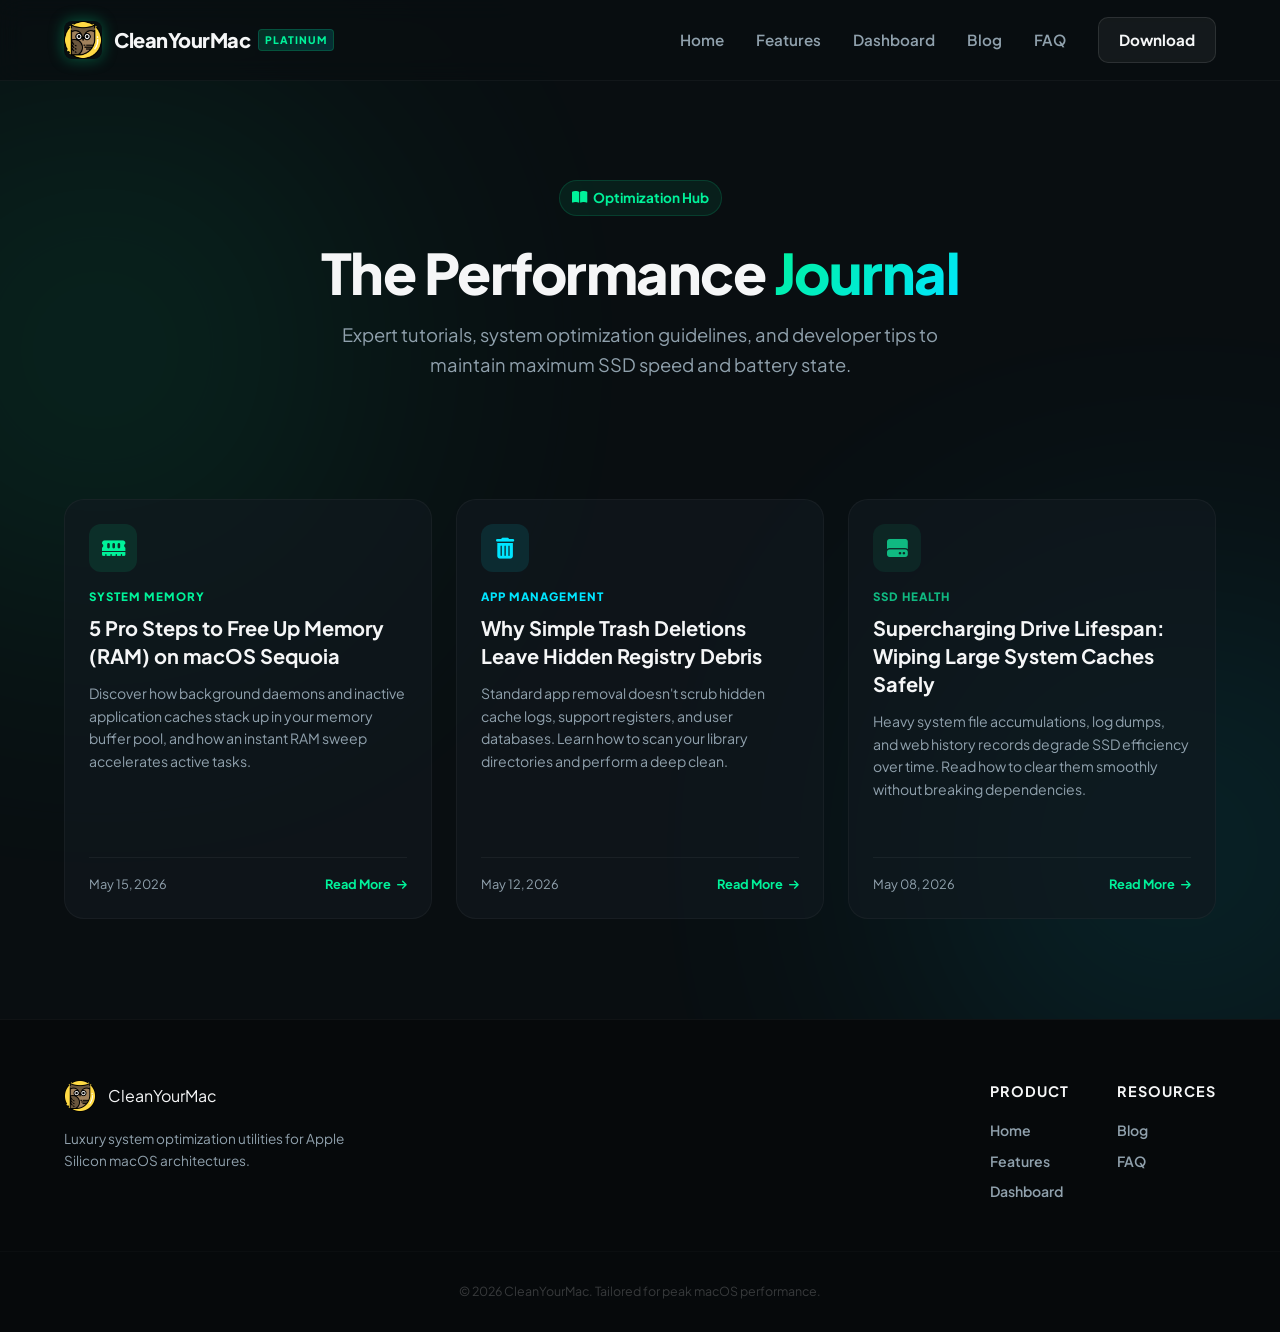
==== website/blog.html @ aca9664e "feat(website): add comprehensive faq.html, blog.html pages and clean footer structures matching Clea" ====
<!DOCTYPE html>
<html lang="en">
<head>
    <meta charset="UTF-8">
    <meta name="viewport" content="width=device-width, initial-scale=1.0">
    <title>Optimization Blog | CleanYourMac Platinum</title>
    <meta name="description" content="Read expert tips and performance tutorials on keeping your MacBook in prime state. Expert macOS guides.">
    <!-- Google Fonts -->
    <link rel="preconnect" href="https://fonts.googleapis.com">
    <link rel="preconnect" href="https://fonts.gstatic.com" crossorigin>
    <link href="https://fonts.googleapis.com/css2?family=Plus+Jakarta+Sans:wght@400;500;600;700;800&family=Outfit:wght@400;500;600;700;800;900&family=JetBrains+Mono:wght@400;700&display=swap" rel="stylesheet">
    <!-- FontAwesome Icons -->
    <link rel="stylesheet" href="https://cdnjs.cloudflare.com/ajax/libs/font-awesome/6.4.0/css/all.min.css">
    <!-- Custom CSS styles -->
    <link rel="stylesheet" href="styles.css">
</head>
<body>
    <!-- Background Glows -->
    <div class="glow-sphere glow-left" style="top: 100px;"></div>
    <div class="glow-sphere glow-right" style="top: 600px;"></div>

    <!-- Header Navigation -->
    <header class="navbar">
        <div class="container nav-container">
            <a href="index.html" class="logo-group">
                <img src="owl.png" alt="CleanYourMac Logo" class="nav-logo">
                <span class="brand-name">CleanYourMac <span class="badge">PLATINUM</span></span>
            </a>
            <nav class="nav-menu">
                <a href="index.html" class="nav-link">Home</a>
                <a href="index.html#features" class="nav-link">Features</a>
                <a href="index.html#dashboard" class="nav-link">Dashboard</a>
                <a href="blog.html" class="nav-link active">Blog</a>
                <a href="faq.html" class="nav-link">FAQ</a>
                <a href="index.html#download" class="btn btn-secondary">Download</a>
            </nav>
        </div>
    </header>

    <!-- Blog Hero -->
    <section class="hero-section" style="padding-bottom: 40px; text-align: center;">
        <div class="container">
            <span class="tagline"><i class="fa-solid fa-book-open"></i> Optimization Hub</span>
            <h1 class="hero-title" style="margin-bottom: 16px;">The Performance <span class="gradient-text">Journal</span></h1>
            <p class="hero-subtitle" style="margin: 0 auto 40px auto; max-width: 600px;">Expert tutorials, system optimization guidelines, and developer tips to maintain maximum SSD speed and battery state.</p>
        </div>
    </section>

    <!-- Blog Cards Grid -->
    <section class="blog-grid-section" style="padding: 40px 0 100px 0;">
        <div class="container">
            <div class="bento-grid" style="grid-template-columns: repeat(3, 1fr);">
                <!-- Card 1 -->
                <div class="bento-card" style="display: flex; flex-direction: column; justify-content: space-between; min-height: 420px; padding: 24px;">
                    <div>
                        <div class="icon-wrap bg-green" style="margin-bottom: 16px;">
                            <i class="fa-solid fa-memory"></i>
                        </div>
                        <span style="font-size: 0.72rem; font-weight: 800; color: var(--primary); text-transform: uppercase; letter-spacing: 1px; display: block; margin-bottom: 8px;">System Memory</span>
                        <h3 style="font-size: 1.25rem; font-weight: 700; line-height: 1.4; margin-bottom: 12px;">5 Pro Steps to Free Up Memory (RAM) on macOS Sequoia</h3>
                        <p style="color: var(--text-secondary); font-size: 0.88rem; line-height: 1.6; margin-bottom: 16px;">
                            Discover how background daemons and inactive application caches stack up in your memory buffer pool, and how an instant RAM sweep accelerates active tasks.
                        </p>
                    </div>
                    <div style="border-top: 1px solid rgba(255, 255, 255, 0.05); padding-top: 16px; display: flex; justify-content: space-between; align-items: center; font-size: 0.8rem; color: var(--text-secondary);">
                        <span>May 15, 2026</span>
                        <a href="#" style="color: var(--primary); text-decoration: none; font-weight: 700;">Read More <i class="fa-solid fa-arrow-right" style="font-size: 0.7rem; margin-left: 4px;"></i></a>
                    </div>
                </div>

                <!-- Card 2 -->
                <div class="bento-card" style="display: flex; flex-direction: column; justify-content: space-between; min-height: 420px; padding: 24px;">
                    <div>
                        <div class="icon-wrap bg-cyan" style="margin-bottom: 16px;">
                            <i class="fa-solid fa-trash-can"></i>
                        </div>
                        <span style="font-size: 0.72rem; font-weight: 800; color: var(--secondary); text-transform: uppercase; letter-spacing: 1px; display: block; margin-bottom: 8px;">App Management</span>
                        <h3 style="font-size: 1.25rem; font-weight: 700; line-height: 1.4; margin-bottom: 12px;">Why Simple Trash Deletions Leave Hidden Registry Debris</h3>
                        <p style="color: var(--text-secondary); font-size: 0.88rem; line-height: 1.6; margin-bottom: 16px;">
                            Standard app removal doesn't scrub hidden cache logs, support registers, and user databases. Learn how to scan your library directories and perform a deep clean.
                        </p>
                    </div>
                    <div style="border-top: 1px solid rgba(255, 255, 255, 0.05); padding-top: 16px; display: flex; justify-content: space-between; align-items: center; font-size: 0.8rem; color: var(--text-secondary);">
                        <span>May 12, 2026</span>
                        <a href="#" style="color: var(--primary); text-decoration: none; font-weight: 700;">Read More <i class="fa-solid fa-arrow-right" style="font-size: 0.7rem; margin-left: 4px;"></i></a>
                    </div>
                </div>

                <!-- Card 3 -->
                <div class="bento-card" style="display: flex; flex-direction: column; justify-content: space-between; min-height: 420px; padding: 24px;">
                    <div>
                        <div class="icon-wrap bg-emerald" style="margin-bottom: 16px;">
                            <i class="fa-solid fa-hard-drive"></i>
                        </div>
                        <span style="font-size: 0.72rem; font-weight: 800; color: #10b981; text-transform: uppercase; letter-spacing: 1px; display: block; margin-bottom: 8px;">SSD Health</span>
                        <h3 style="font-size: 1.25rem; font-weight: 700; line-height: 1.4; margin-bottom: 12px;">Supercharging Drive Lifespan: Wiping Large System Caches Safely</h3>
                        <p style="color: var(--text-secondary); font-size: 0.88rem; line-height: 1.6; margin-bottom: 16px;">
                            Heavy system file accumulations, log dumps, and web history records degrade SSD efficiency over time. Read how to clear them smoothly without breaking dependencies.
                        </p>
                    </div>
                    <div style="border-top: 1px solid rgba(255, 255, 255, 0.05); padding-top: 16px; display: flex; justify-content: space-between; align-items: center; font-size: 0.8rem; color: var(--text-secondary);">
                        <span>May 08, 2026</span>
                        <a href="#" style="color: var(--primary); text-decoration: none; font-weight: 700;">Read More <i class="fa-solid fa-arrow-right" style="font-size: 0.7rem; margin-left: 4px;"></i></a>
                    </div>
                </div>
            </div>
        </div>
    </section>

    <!-- Footer -->
    <footer class="footer">
        <div class="container footer-container">
            <div class="footer-left">
                <a href="index.html" class="logo-group">
                    <img src="owl.png" alt="CleanYourMac Logo" class="footer-logo">
                    <span>CleanYourMac</span>
                </a>
                <p>Luxury system optimization utilities for Apple Silicon macOS architectures.</p>
            </div>
            <div class="footer-right" style="display: flex; gap: 48px;">
                <div class="footer-links">
                    <h4>Product</h4>
                    <a href="index.html" class="nav-link-footer">Home</a>
                    <a href="index.html#features" class="nav-link-footer">Features</a>
                    <a href="index.html#dashboard" class="nav-link-footer">Dashboard</a>
                </div>
                <div class="footer-links">
                    <h4>Resources</h4>
                    <a href="blog.html" class="nav-link-footer">Blog</a>
                    <a href="faq.html" class="nav-link-footer">FAQ</a>
                </div>
            </div>
        </div>
        <div class="footer-bottom">
            <p>&copy; 2026 CleanYourMac. Tailored for peak macOS performance.</p>
        </div>
    </footer>
</body>
</html>
---- website/styles.css ----
/* Custom styling variables matching CleanYourMac visual signature */
:root {
    --bg-dark: #090e11;
    --card-bg: rgba(18, 26, 31, 0.65);
    --border-color: rgba(0, 242, 154, 0.18);
    --text-primary: #f5f6f7;
    --text-secondary: #90a1ad;
    --primary: #00f29a; /* Platinum Emerald Green */
    --secondary: #00e5ff; /* Brilliant Cyan */
    --gradient-glow: linear-gradient(135deg, var(--primary), var(--secondary));
    --navbar-bg: rgba(9, 14, 17, 0.75);
}

/* Reset */
* {
    margin: 0;
    padding: 0;
    box-sizing: border-box;
    scroll-behavior: smooth;
}

body {
    background-color: var(--bg-dark);
    color: var(--text-primary);
    font-family: 'Plus Jakarta Sans', 'Outfit', sans-serif;
    overflow-x: hidden;
    line-height: 1.6;
}

.container {
    width: 100%;
    max-width: 1200px;
    margin: 0 auto;
    padding: 0 24px;
}

/* Glowing background spheres */
.glow-sphere {
    position: absolute;
    width: 500px;
    height: 500px;
    border-radius: 50%;
    filter: blur(140px);
    z-index: -1;
    opacity: 0.12;
}

.glow-left {
    background: var(--primary);
    top: -100px;
    left: -150px;
}

.glow-right {
    background: var(--secondary);
    top: 300px;
    right: -150px;
}

/* Navbar */
.navbar {
    position: fixed;
    top: 0;
    left: 0;
    right: 0;
    z-index: 100;
    background-color: var(--navbar-bg);
    backdrop-filter: blur(12px);
    border-bottom: 1px solid rgba(255, 255, 255, 0.04);
}

.nav-container {
    height: 80px;
    display: flex;
    justify-content: space-between;
    align-items: center;
}

.logo-group {
    display: flex;
    align-items: center;
    gap: 12px;
    text-decoration: none;
    color: var(--text-primary);
}

.nav-logo {
    width: 38px;
    height: 38px;
    border-radius: 8px;
    box-shadow: 0 0 15px rgba(0, 242, 154, 0.35);
}

.brand-name {
    font-size: 1.25rem;
    font-weight: 800;
    letter-spacing: -0.5px;
    display: flex;
    align-items: center;
    gap: 8px;
}

.badge {
    background: linear-gradient(135deg, rgba(0, 242, 154, 0.15), rgba(0, 229, 255, 0.15));
    border: 1px solid var(--border-color);
    color: var(--primary);
    font-size: 0.65rem;
    font-weight: 900;
    letter-spacing: 1px;
    padding: 2px 6px;
    border-radius: 4px;
}

.nav-menu {
    display: flex;
    align-items: center;
    gap: 32px;
}

.nav-link {
    text-decoration: none;
    color: var(--text-secondary);
    font-size: 0.95rem;
    font-weight: 600;
    transition: color 0.2s ease;
}

.nav-link:hover {
    color: var(--primary);
}

/* Buttons */
.btn {
    display: inline-flex;
    align-items: center;
    gap: 8px;
    text-decoration: none;
    font-size: 0.95rem;
    font-weight: 700;
    padding: 10px 20px;
    border-radius: 10px;
    transition: all 0.2s ease;
    cursor: pointer;
}

.btn-primary {
    background: var(--gradient-glow);
    color: #090e11;
    border: none;
}

.btn-primary:hover {
    transform: translateY(-2px);
    box-shadow: 0 8px 24px rgba(0, 242, 154, 0.35);
}

.btn-secondary {
    background: rgba(255, 255, 255, 0.05);
    color: var(--text-primary);
    border: 1px solid rgba(255, 255, 255, 0.1);
}

.btn-secondary:hover {
    background: rgba(255, 255, 255, 0.1);
    border-color: var(--primary);
}

.btn-outline {
    background: transparent;
    color: var(--text-primary);
    border: 1px solid rgba(255, 255, 255, 0.15);
}

.btn-outline:hover {
    border-color: var(--primary);
    color: var(--primary);
    transform: translateY(-1px);
}

.btn-glow {
    box-shadow: 0 4px 15px rgba(0, 242, 154, 0.2);
}

.btn-large {
    padding: 14px 28px;
    font-size: 1.05rem;
}

/* Hero Section */
.hero-section {
    padding: 180px 0 100px 0;
    position: relative;
}

.hero-container {
    display: grid;
    grid-template-columns: 1fr 1fr;
    gap: 60px;
    align-items: center;
}

.tagline {
    background: rgba(0, 242, 154, 0.08);
    color: var(--primary);
    font-size: 0.85rem;
    font-weight: 700;
    padding: 6px 12px;
    border-radius: 30px;
    border: 1px solid rgba(0, 242, 154, 0.15);
    display: inline-flex;
    align-items: center;
    gap: 6px;
    margin-bottom: 24px;
}

.hero-title {
    font-size: 3.5rem;
    font-weight: 900;
    line-height: 1.15;
    letter-spacing: -1.5px;
    margin-bottom: 20px;
}

.gradient-text {
    background: var(--gradient-glow);
    -webkit-background-clip: text;
    -webkit-text-fill-color: transparent;
}

.hero-subtitle {
    font-size: 1.15rem;
    color: var(--text-secondary);
    margin-bottom: 40px;
    max-width: 520px;
}

.hero-actions {
    display: flex;
    gap: 16px;
    margin-bottom: 30px;
}

.hero-meta {
    display: flex;
    gap: 12px;
    color: var(--text-secondary);
    font-size: 0.85rem;
    font-weight: 500;
}

.hero-meta i {
    color: var(--primary);
}

/* MacBook / Dashboard UI Mockup Frame */
.hero-preview {
    display: flex;
    justify-content: center;
}

.mockup-frame {
    background: #11181c;
    border-radius: 16px;
    border: 1px solid rgba(255, 255, 255, 0.08);
    box-shadow: 0 25px 60px rgba(0, 0, 0, 0.8), 0 0 40px rgba(0, 242, 154, 0.05);
    width: 100%;
    max-width: 540px;
    overflow: hidden;
}

.macbook-header {
    background: #0d1216;
    height: 40px;
    display: flex;
    align-items: center;
    padding: 0 16px;
    border-bottom: 1px solid rgba(255, 255, 255, 0.04);
    position: relative;
}

.macbook-header .dots {
    display: flex;
    gap: 6px;
}

.macbook-header .dot {
    width: 10px;
    height: 10px;
    border-radius: 50%;
}

.dot-red { background: #ff5f56; }
.dot-yellow { background: #ffbd2e; }
.dot-green { background: #27c93f; }

.macbook-header .title {
    position: absolute;
    left: 50%;
    transform: translateX(-50%);
    color: var(--text-secondary);
    font-size: 0.75rem;
    font-weight: 600;
}

.mockup-body {
    display: flex;
    height: 340px;
    background: #090e11;
}

.mock-sidebar {
    width: 160px;
    background: #0d1216;
    border-right: 1px solid rgba(255, 255, 255, 0.03);
    padding: 16px;
    display: flex;
    flex-direction: column;
    gap: 24px;
}

.mock-logo-area {
    display: flex;
    align-items: center;
    gap: 8px;
    font-weight: 800;
    font-size: 0.85rem;
}

.mock-logo-area img {
    width: 22px;
    height: 22px;
    border-radius: 4px;
}

.mock-nav-list {
    display: flex;
    flex-direction: column;
    gap: 8px;
}

.mock-nav-list span {
    font-size: 0.75rem;
    font-weight: 600;
    color: var(--text-secondary);
    padding: 8px 12px;
    border-radius: 8px;
    display: flex;
    align-items: center;
    gap: 8px;
}

.mock-nav-list span.active {
    background: rgba(0, 242, 154, 0.06);
    color: var(--primary);
}

.mock-content {
    flex: 1;
    padding: 24px;
    display: flex;
    flex-direction: column;
    justify-content: space-between;
}

.mock-stats-row {
    display: grid;
    grid-template-columns: 1fr 1fr;
    gap: 16px;
}

.mock-stat-card {
    background: var(--card-bg);
    border: 1px solid rgba(255, 255, 255, 0.03);
    padding: 12px;
    border-radius: 10px;
}

.mock-stat-card.border-green { border-color: rgba(0, 242, 154, 0.12); }
.mock-stat-card.border-cyan { border-color: rgba(0, 229, 255, 0.12); }

.mock-stat-card .title {
    font-size: 0.65rem;
    font-weight: 800;
    color: var(--text-secondary);
    letter-spacing: 0.5px;
    display: block;
    margin-bottom: 4px;
}

.mock-stat-card .val {
    font-size: 1.1rem;
    font-weight: 800;
}

.text-green { color: var(--primary); }
.text-cyan { color: var(--secondary); }

.mock-bar {
    background: rgba(255, 255, 255, 0.05);
    height: 4px;
    border-radius: 2px;
    margin-top: 8px;
    overflow: hidden;
}

.mock-bar .fill {
    height: 100%;
}

.mock-bar .fill.green { background: var(--primary); }
.mock-bar .fill.cyan { background: var(--secondary); }

.mock-scan-circle {
    display: flex;
    justify-content: center;
    align-items: center;
    margin: 20px 0;
}

.glow-circle {
    width: 110px;
    height: 110px;
    border-radius: 50%;
    background: radial-gradient(circle, rgba(0, 242, 154, 0.05) 0%, transparent 80%);
    border: 2px solid rgba(0, 242, 154, 0.15);
    display: flex;
    flex-direction: column;
    justify-content: center;
    align-items: center;
    box-shadow: 0 0 25px rgba(0, 242, 154, 0.08);
}

.glow-circle .symbol {
    font-size: 1.4rem;
    color: var(--primary);
    margin-bottom: 4px;
}

.glow-circle .status-lbl {
    font-size: 0.75rem;
    font-weight: 800;
}

.glow-circle .status-sub {
    font-size: 0.55rem;
    color: var(--text-secondary);
}

.mock-scan-btn {
    width: 100%;
    background: rgba(255, 255, 255, 0.04);
    border: 1px solid rgba(255, 255, 255, 0.08);
    color: var(--text-primary);
    padding: 10px;
    border-radius: 8px;
    font-weight: 700;
    font-size: 0.75rem;
    cursor: pointer;
    transition: all 0.2s ease;
}

.mock-scan-btn:hover {
    background: var(--primary);
    color: #090e11;
    border-color: var(--primary);
}

/* Features Bento Section */
.features-section {
    padding: 120px 0;
    background: linear-gradient(180deg, var(--bg-dark), #0b1216);
}

.section-header {
    text-align: center;
    margin-bottom: 60px;
}

.sub-tag {
    color: var(--primary);
    font-weight: 800;
    font-size: 0.85rem;
    letter-spacing: 1.5px;
    text-transform: uppercase;
}

.section-header h2 {
    font-size: 2.5rem;
    font-weight: 800;
    margin: 12px 0 16px 0;
    letter-spacing: -0.8px;
}

.section-header p {
    color: var(--text-secondary);
    max-width: 600px;
    margin: 0 auto;
}

/* Bento Grid */
.bento-grid {
    display: grid;
    grid-template-columns: repeat(3, 1fr);
    gap: 24px;
}

.bento-card {
    background: var(--card-bg);
    border: 1px solid rgba(255, 255, 255, 0.04);
    border-radius: 20px;
    padding: 32px;
    position: relative;
    overflow: hidden;
    display: flex;
    flex-direction: column;
    justify-content: space-between;
    min-height: 280px;
    transition: all 0.3s cubic-bezier(0.16, 1, 0.3, 1);
}

.bento-card:hover {
    transform: translateY(-4px);
    border-color: rgba(0, 242, 154, 0.25);
    box-shadow: 0 15px 35px rgba(0, 0, 0, 0.4), 0 0 20px rgba(0, 242, 154, 0.03);
}

.bento-wide {
    grid-column: span 2;
}

.icon-wrap {
    width: 48px;
    height: 48px;
    border-radius: 12px;
    display: flex;
    justify-content: center;
    align-items: center;
    font-size: 1.3rem;
    margin-bottom: 24px;
}

.icon-wrap.bg-green { background: rgba(0, 242, 154, 0.1); color: var(--primary); }
.icon-wrap.bg-cyan { background: rgba(0, 229, 255, 0.1); color: var(--secondary); }
.icon-wrap.bg-emerald { background: rgba(16, 185, 129, 0.1); color: #10b981; }
.icon-wrap.bg-teal { background: rgba(20, 184, 166, 0.1); color: #14b8a6; }

.bento-info h3 {
    font-size: 1.35rem;
    font-weight: 700;
    margin-bottom: 12px;
}

.bento-info p {
    color: var(--text-secondary);
    font-size: 0.95rem;
    font-weight: 500;
}

/* Bento Graphics inside Wide Cards */
.bento-graphic {
    margin-top: 24px;
    display: flex;
    justify-content: center;
}

.prompt-box-ui {
    background: rgba(255, 255, 255, 0.03);
    border: 1px solid rgba(255, 255, 255, 0.06);
    border-radius: 12px;
    padding: 12px 16px;
    display: flex;
    align-items: center;
    gap: 12px;
    width: 100%;
    max-width: 480px;
}

.prompt-box-ui .prompt-icon i {
    color: var(--primary);
}

.prompt-box-ui .prompt-txt {
    font-size: 0.78rem;
    color: var(--text-secondary);
    flex: 1;
}

.prompt-box-ui .prompt-btn {
    background: var(--gradient-glow);
    border: none;
    width: 28px;
    height: 28px;
    border-radius: 8px;
    color: #090e11;
    font-size: 0.75rem;
    cursor: pointer;
}

.boost-gauge-mock {
    width: 160px;
    height: 80px;
    border-top-left-radius: 80px;
    border-top-right-radius: 80px;
    border: 8px solid rgba(255, 255, 255, 0.05);
    border-bottom: none;
    position: relative;
    display: flex;
    justify-content: center;
    align-items: flex-end;
}

.boost-gauge-mock::after {
    content: '';
    position: absolute;
    top: -8px;
    left: -8px;
    right: -8px;
    height: 80px;
    border-top-left-radius: 80px;
    border-top-right-radius: 80px;
    border: 8px solid transparent;
    border-top-color: var(--primary);
    border-left-color: var(--primary);
    transform: rotate(35deg);
}

.mock-speed {
    text-align: center;
    padding-bottom: 8px;
}

.mock-speed .num {
    font-size: 1.4rem;
    font-weight: 900;
    display: block;
    color: var(--primary);
}

.mock-speed .unit {
    font-size: 0.55rem;
    font-weight: 700;
    letter-spacing: 0.5px;
    color: var(--text-secondary);
}

/* Download Section */
.download-section {
    padding: 100px 0;
    background: #090e11;
}

.download-card {
    background: radial-gradient(circle at top right, rgba(0, 242, 154, 0.06), transparent 60%), var(--card-bg);
    border: 1px solid rgba(255, 255, 255, 0.05);
    border-radius: 32px;
    padding: 60px;
    text-align: center;
    display: flex;
    flex-direction: column;
    align-items: center;
    gap: 24px;
}

.download-logo {
    width: 72px;
    height: 72px;
    border-radius: 16px;
    box-shadow: 0 0 25px rgba(0, 242, 154, 0.3);
}

.download-card h2 {
    font-size: 2.25rem;
    font-weight: 900;
    letter-spacing: -0.5px;
}

.download-card p {
    color: var(--text-secondary);
    max-width: 500px;
    font-size: 1.05rem;
}

.cta-group {
    margin-top: 12px;
}

.cta-notes {
    display: flex;
    gap: 12px;
    color: var(--text-secondary);
    font-size: 0.8rem;
    font-weight: 600;
}

/* Footer */
.footer {
    border-top: 1px solid rgba(255, 255, 255, 0.04);
    padding: 60px 0 30px 0;
    background: #06090b;
}

.footer-container {
    display: flex;
    justify-content: space-between;
    margin-bottom: 40px;
}

.footer-logo {
    width: 32px;
    height: 32px;
    border-radius: 6px;
}

.footer-left {
    max-width: 320px;
}

.footer-left p {
    color: var(--text-secondary);
    font-size: 0.85rem;
    margin-top: 16px;
}

.footer-links h4 {
    font-size: 0.9rem;
    margin-bottom: 16px;
    text-transform: uppercase;
    letter-spacing: 1px;
    color: var(--text-primary);
}

.footer-links a {
    text-decoration: none;
    color: var(--text-secondary);
    font-size: 0.88rem;
    font-weight: 600;
    display: flex;
    align-items: center;
    gap: 8px;
    transition: color 0.2s ease;
}

.footer-links a:hover {
    color: var(--primary);
}

.footer-bottom {
    border-top: 1px solid rgba(255, 255, 255, 0.02);
    padding-top: 30px;
    text-align: center;
    color: rgba(255, 255, 255, 0.2);
    font-size: 0.78rem;
}

/* Dashboard Section */
.dashboard-section {
    padding: 120px 0;
    background: #090e11;
    position: relative;
    overflow: hidden;
}

.dashboard-showcase-frame {
    display: flex;
    justify-content: center;
    margin-top: 40px;
    width: 100%;
}

.app-window {
    background: rgba(13, 19, 23, 0.75);
    border-radius: 16px;
    border: 1px solid rgba(255, 255, 255, 0.08);
    box-shadow: 0 40px 100px rgba(0, 0, 0, 0.9), 0 0 50px rgba(0, 242, 154, 0.03);
    width: 100%;
    max-width: 960px;
    overflow: hidden;
    backdrop-filter: blur(25px);
}

.app-titlebar {
    background: #090c0f;
    height: 44px;
    display: flex;
    align-items: center;
    padding: 0 20px;
    border-bottom: 1px solid rgba(255, 255, 255, 0.04);
}

.window-controls {
    display: flex;
    gap: 8px;
}

.window-controls .dot {
    width: 12px;
    height: 12px;
    border-radius: 50%;
}

.window-controls .dot.red { background: #ff5f56; }
.window-controls .dot.yellow { background: #ffbd2e; }
.window-controls .dot.green { background: #27c93f; }

.app-window-title {
    flex: 1;
    text-align: center;
    font-size: 0.8rem;
    font-weight: 700;
    color: var(--text-secondary);
    letter-spacing: 0.5px;
    margin-right: 50px; /* offset window buttons */
}

.app-body {
    display: flex;
    height: 520px;
}

/* Sidebar */
.app-sidebar {
    width: 220px;
    background: rgba(9, 12, 15, 0.85);
    border-right: 1px solid rgba(255, 255, 255, 0.04);
    padding: 24px 16px;
    display: flex;
    flex-direction: column;
    gap: 32px;
}

.app-brand {
    display: flex;
    align-items: center;
    gap: 12px;
    font-weight: 900;
    font-size: 1rem;
    letter-spacing: -0.5px;
}

.app-brand img {
    width: 28px;
    height: 28px;
    border-radius: 6px;
}

.app-nav {
    display: flex;
    flex-direction: column;
    gap: 8px;
}

.nav-item {
    font-size: 0.85rem;
    font-weight: 700;
    color: var(--text-secondary);
    padding: 12px 16px;
    border-radius: 10px;
    text-decoration: none;
    display: flex;
    align-items: center;
    gap: 12px;
    transition: all 0.2s ease;
}

.nav-item i {
    font-size: 0.95rem;
}

.nav-item:hover {
    color: var(--text-primary);
    background: rgba(255, 255, 255, 0.03);
}

.nav-item.active {
    background: rgba(0, 242, 154, 0.08);
    color: var(--primary);
    border: 1px solid rgba(0, 242, 154, 0.15);
}

/* App Main */
.app-main {
    flex: 1;
    padding: 32px;
    display: flex;
    flex-direction: column;
    gap: 28px;
    overflow-y: auto;
    background: linear-gradient(135deg, rgba(9, 14, 17, 0.4) 0%, rgba(18, 26, 31, 0.2) 100%);
}

.main-header {
    display: flex;
    justify-content: space-between;
    align-items: center;
}

.main-header h2 {
    font-size: 1.5rem;
    font-weight: 800;
    letter-spacing: -0.5px;
}

.header-status {
    display: flex;
    align-items: center;
    gap: 8px;
    font-size: 0.8rem;
    font-weight: 700;
    color: var(--text-secondary);
    background: rgba(255, 255, 255, 0.03);
    padding: 6px 12px;
    border-radius: 20px;
    border: 1px solid rgba(255, 255, 255, 0.06);
}

.pulse-indicator {
    width: 8px;
    height: 8px;
    border-radius: 50%;
    background: var(--primary);
    box-shadow: 0 0 10px var(--primary);
    animation: pulse 1.5s infinite;
}

@keyframes pulse {
    0% { transform: scale(0.9); opacity: 0.6; }
    50% { transform: scale(1.1); opacity: 1; }
    100% { transform: scale(0.9); opacity: 0.6; }
}

.app-dashboard-grid {
    display: grid;
    grid-template-columns: 1.2fr 1fr;
    gap: 24px;
}

.main-scan-card {
    background: rgba(18, 26, 31, 0.5);
    border: 1px solid rgba(255, 255, 255, 0.04);
    border-radius: 16px;
    padding: 24px;
    display: flex;
    align-items: center;
    gap: 24px;
}

.circular-progress-wrap {
    position: relative;
    width: 110px;
    height: 110px;
}

.circular-svg {
    transform: rotate(-90deg);
    width: 100%;
    height: 100%;
}

.bg-circle {
    fill: none;
    stroke: rgba(255, 255, 255, 0.04);
    stroke-width: 8;
}

.fg-circle {
    fill: none;
    stroke: var(--primary);
    stroke-width: 8;
    stroke-dasharray: 251.2;
    stroke-linecap: round;
    filter: drop-shadow(0 0 6px rgba(0, 242, 154, 0.4));
}

.progress-text {
    position: absolute;
    top: 50%;
    left: 50%;
    transform: translate(-50%, -50%);
    display: flex;
    flex-direction: column;
    align-items: center;
}

.progress-text .score {
    font-size: 1.4rem;
    font-weight: 900;
    color: var(--text-primary);
}

.progress-text .status {
    font-size: 0.55rem;
    font-weight: 800;
    color: var(--primary);
    letter-spacing: 0.5px;
}

.scan-details {
    flex: 1;
}

.scan-details h4 {
    font-size: 1.05rem;
    font-weight: 700;
    margin-bottom: 6px;
}

.scan-details p {
    font-size: 0.82rem;
    color: var(--text-secondary);
    margin-bottom: 16px;
}

.stats-group {
    display: flex;
    flex-direction: column;
    gap: 12px;
}

.metric-card {
    background: rgba(18, 26, 31, 0.5);
    border: 1px solid rgba(255, 255, 255, 0.04);
    border-radius: 12px;
    padding: 14px 18px;
}

.metric-header {
    display: flex;
    justify-content: space-between;
    font-size: 0.8rem;
    font-weight: 800;
    margin-bottom: 8px;
}

.metric-header i {
    margin-right: 6px;
    color: var(--text-secondary);
}

.metric-footer {
    display: flex;
    justify-content: space-between;
    font-size: 0.7rem;
    font-weight: 700;
    color: var(--text-secondary);
    margin-top: 8px;
}

.progress-bar {
    background: rgba(255, 255, 255, 0.05);
    height: 6px;
    border-radius: 3px;
    overflow: hidden;
}

.progress-bar .fill {
    height: 100%;
    border-radius: 3px;
}

.progress-bar .fill.green {
    background: var(--primary);
}

.progress-bar .fill.cyan {
    background: var(--secondary);
}

.progress-bar .fill.emerald {
    background: #10b981;
}

/* Diagnostics Console */
.diagnostics-console {
    background: rgba(6, 9, 11, 0.85);
    border: 1px solid rgba(255, 255, 255, 0.05);
    border-radius: 12px;
    padding: 16px 20px;
    font-family: 'JetBrains Mono', 'Courier New', Courier, monospace;
}

.console-header {
    display: flex;
    justify-content: space-between;
    align-items: center;
    border-bottom: 1px solid rgba(255, 255, 255, 0.05);
    padding-bottom: 8px;
    margin-bottom: 12px;
}

.console-title {
    font-size: 0.75rem;
    font-weight: 700;
    color: var(--text-secondary);
}

.console-title i {
    margin-right: 6px;
}

.console-badge {
    font-size: 0.6rem;
    font-weight: 800;
    color: var(--secondary);
    background: rgba(0, 229, 255, 0.1);
    padding: 2px 6px;
    border-radius: 4px;
}

.console-logs {
    display: flex;
    flex-direction: column;
    gap: 6px;
}

.log-line {
    font-size: 0.72rem;
    color: var(--text-secondary);
    white-space: pre-wrap;
}

.log-line.text-cyan { color: var(--secondary); }
.log-line.text-green { color: var(--primary); }
.log-line.text-primary { color: #fff; font-weight: 700; }

/* Responsive */
@media (max-width: 968px) {
    .hero-container {
        grid-template-columns: 1fr;
        text-align: center;
    }
    
    .hero-subtitle {
        margin-left: auto;
        margin-right: auto;
    }
    
    .hero-actions {
        justify-content: center;
    }
    
    .hero-meta {
        justify-content: center;
    }
    
    .bento-grid {
        grid-template-columns: 1fr;
    }
    
    .bento-wide {
        grid-column: span 1;
    }
    
    .footer-container {
        flex-direction: column;
        gap: 32px;
    }
    
    .app-body {
        flex-direction: column;
        height: auto;
    }
    
    .app-sidebar {
        width: 100%;
        border-right: none;
        border-bottom: 1px solid rgba(255, 255, 255, 0.04);
        padding: 16px;
        gap: 16px;
    }
    
    .app-nav {
        flex-direction: row;
        flex-wrap: wrap;
    }
    
    .app-dashboard-grid {
        grid-template-columns: 1fr;
    }
}

.nav-link-footer {
    text-decoration: none;
    color: var(--text-secondary);
    font-size: 0.88rem;
    font-weight: 600;
    display: flex;
    align-items: center;
    gap: 8px;
    transition: color 0.2s ease;
    margin-bottom: 8px;
}

.nav-link-footer:hover {
    color: var(--primary);
}
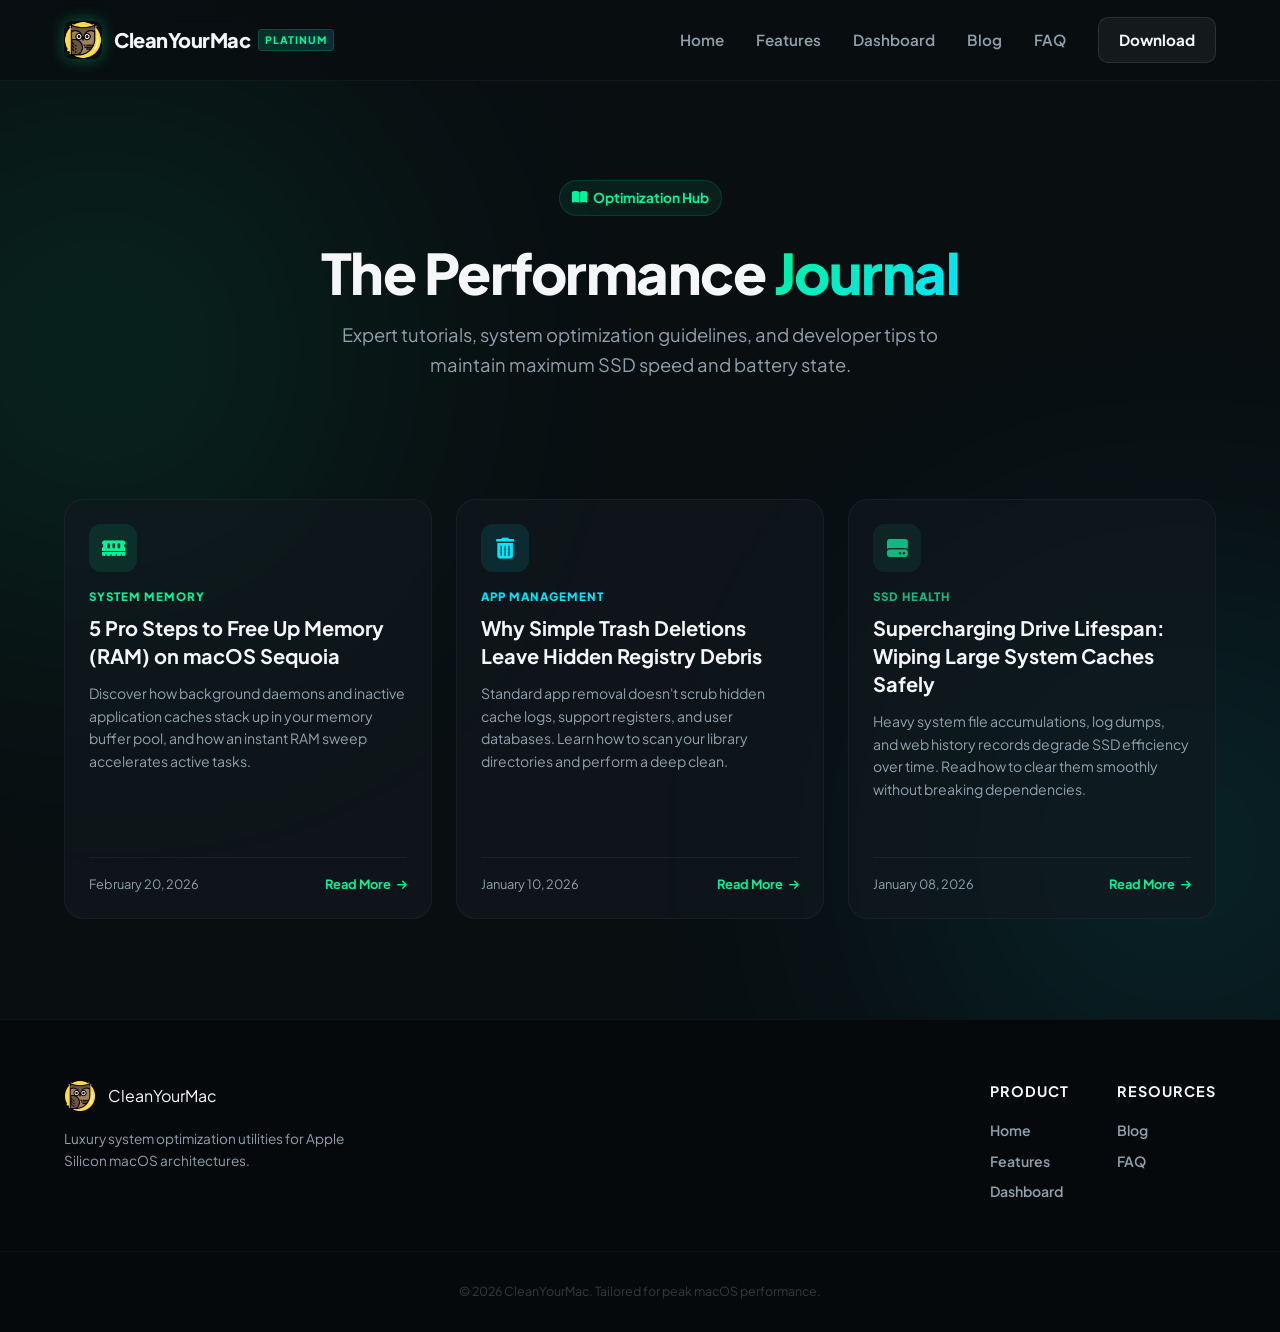
==== commit 8ad6e6d8: "feat(web): dynamically randomize blog card dates between January and March 2026 descending" ====
--- a/website/blog.html
+++ b/website/blog.html
@@ -26,6 +26,10 @@
                 <img src="owl.png" alt="CleanYourMac Logo" class="nav-logo">
                 <span class="brand-name">CleanYourMac <span class="badge">PLATINUM</span></span>
             </a>
+            <input type="checkbox" id="nav-toggle" class="nav-toggle" style="display: none;">
+            <label for="nav-toggle" class="nav-toggle-btn">
+                <i class="fa-solid fa-bars"></i>
+            </label>
             <nav class="nav-menu">
                 <a href="index.html" class="nav-link">Home</a>
                 <a href="index.html#features" class="nav-link">Features</a>
@@ -63,7 +67,7 @@
                         </p>
                     </div>
                     <div style="border-top: 1px solid rgba(255, 255, 255, 0.05); padding-top: 16px; display: flex; justify-content: space-between; align-items: center; font-size: 0.8rem; color: var(--text-secondary);">
-                        <span>May 15, 2026</span>
+                        <span class="blog-date">May 15, 2026</span>
                         <a href="#" style="color: var(--primary); text-decoration: none; font-weight: 700;">Read More <i class="fa-solid fa-arrow-right" style="font-size: 0.7rem; margin-left: 4px;"></i></a>
                     </div>
                 </div>
@@ -81,7 +85,7 @@
                         </p>
                     </div>
                     <div style="border-top: 1px solid rgba(255, 255, 255, 0.05); padding-top: 16px; display: flex; justify-content: space-between; align-items: center; font-size: 0.8rem; color: var(--text-secondary);">
-                        <span>May 12, 2026</span>
+                        <span class="blog-date">May 12, 2026</span>
                         <a href="#" style="color: var(--primary); text-decoration: none; font-weight: 700;">Read More <i class="fa-solid fa-arrow-right" style="font-size: 0.7rem; margin-left: 4px;"></i></a>
                     </div>
                 </div>
@@ -99,7 +103,7 @@
                         </p>
                     </div>
                     <div style="border-top: 1px solid rgba(255, 255, 255, 0.05); padding-top: 16px; display: flex; justify-content: space-between; align-items: center; font-size: 0.8rem; color: var(--text-secondary);">
-                        <span>May 08, 2026</span>
+                        <span class="blog-date">May 08, 2026</span>
                         <a href="#" style="color: var(--primary); text-decoration: none; font-weight: 700;">Read More <i class="fa-solid fa-arrow-right" style="font-size: 0.7rem; margin-left: 4px;"></i></a>
                     </div>
                 </div>
@@ -135,5 +139,33 @@
             <p>&copy; 2026 CleanYourMac. Tailored for peak macOS performance.</p>
         </div>
     </footer>
+
+    <script>
+        document.addEventListener("DOMContentLoaded", function() {
+            const dateElements = document.querySelectorAll(".blog-date");
+            const months = ["January", "February", "March"];
+            
+            // Define timestamps range between Jan 1, 2026 and March 31, 2026
+            const start = new Date(2026, 0, 1).getTime(); // Jan 1, 2026
+            const end = new Date(2026, 2, 31).getTime();  // Mar 31, 2026
+            
+            let timestamps = [];
+            for (let i = 0; i < dateElements.length; i++) {
+                const randomTime = start + Math.random() * (end - start);
+                timestamps.push(randomTime);
+            }
+            
+            // Sort descending so older posts are placed progressively to the right
+            timestamps.sort((a, b) => b - a);
+            
+            dateElements.forEach((el, index) => {
+                const date = new Date(timestamps[index]);
+                const month = months[date.getMonth()];
+                const day = String(date.getDate()).padStart(2, '0');
+                const year = date.getFullYear();
+                el.textContent = `${month} ${day}, ${year}`;
+            });
+        });
+    </script>
 </body>
 </html>
--- a/website/styles.css
+++ b/website/styles.css
@@ -1143,7 +1143,7 @@
     }
     
     .bento-grid {
-        grid-template-columns: 1fr;
+        grid-template-columns: 1fr !important;
     }
     
     .bento-wide {
@@ -1176,6 +1176,12 @@
     .app-dashboard-grid {
         grid-template-columns: 1fr;
     }
+    .stats-banner-section .container > div {
+        grid-template-columns: 1fr !important;
+    }
+    .testimonials-grid {
+        grid-template-columns: 1fr !important;
+    }
 }
 
 .nav-link-footer {
@@ -1193,3 +1199,64 @@
 .nav-link-footer:hover {
     color: var(--primary);
 }
+
+/* Mobile Toggle Button */
+.nav-toggle-btn {
+    display: none;
+    color: var(--text-primary);
+    font-size: 1.5rem;
+    cursor: pointer;
+    z-index: 110;
+}
+
+@media (max-width: 768px) {
+    .nav-toggle-btn {
+        display: block !important;
+    }
+    
+    .nav-container {
+        height: 70px !important;
+        display: flex !important;
+        flex-direction: row !important;
+        justify-content: space-between !important;
+        align-items: center !important;
+        padding: 0 20px !important;
+    }
+    
+    .nav-menu {
+        position: fixed !important;
+        top: 70px !important;
+        left: 0 !important;
+        right: 0 !important;
+        background: rgba(9, 14, 17, 0.98) !important;
+        backdrop-filter: blur(20px) !important;
+        border-bottom: 1px solid rgba(255, 255, 255, 0.08) !important;
+        display: flex !important;
+        flex-direction: column !important;
+        align-items: center !important;
+        padding: 40px 20px !important;
+        gap: 28px !important;
+        transform: translateY(-150%) !important;
+        transition: transform 0.4s cubic-bezier(0.16, 1, 0.3, 1) !important;
+        z-index: 90 !important;
+        box-shadow: 0 15px 40px rgba(0, 0, 0, 0.6) !important;
+        height: auto !important;
+        width: 100% !important;
+    }
+    
+    .nav-toggle:checked ~ .nav-menu {
+        transform: translateY(0) !important;
+    }
+    
+    .nav-toggle:checked ~ .nav-toggle-btn i::before {
+        content: "\f00d" !important; /* FontAwesome cross symbol */
+    }
+    
+    .hero-title {
+        font-size: 2.2rem !important;
+    }
+    
+    .hero-section {
+        padding: 120px 0 60px 0 !important;
+    }
+}
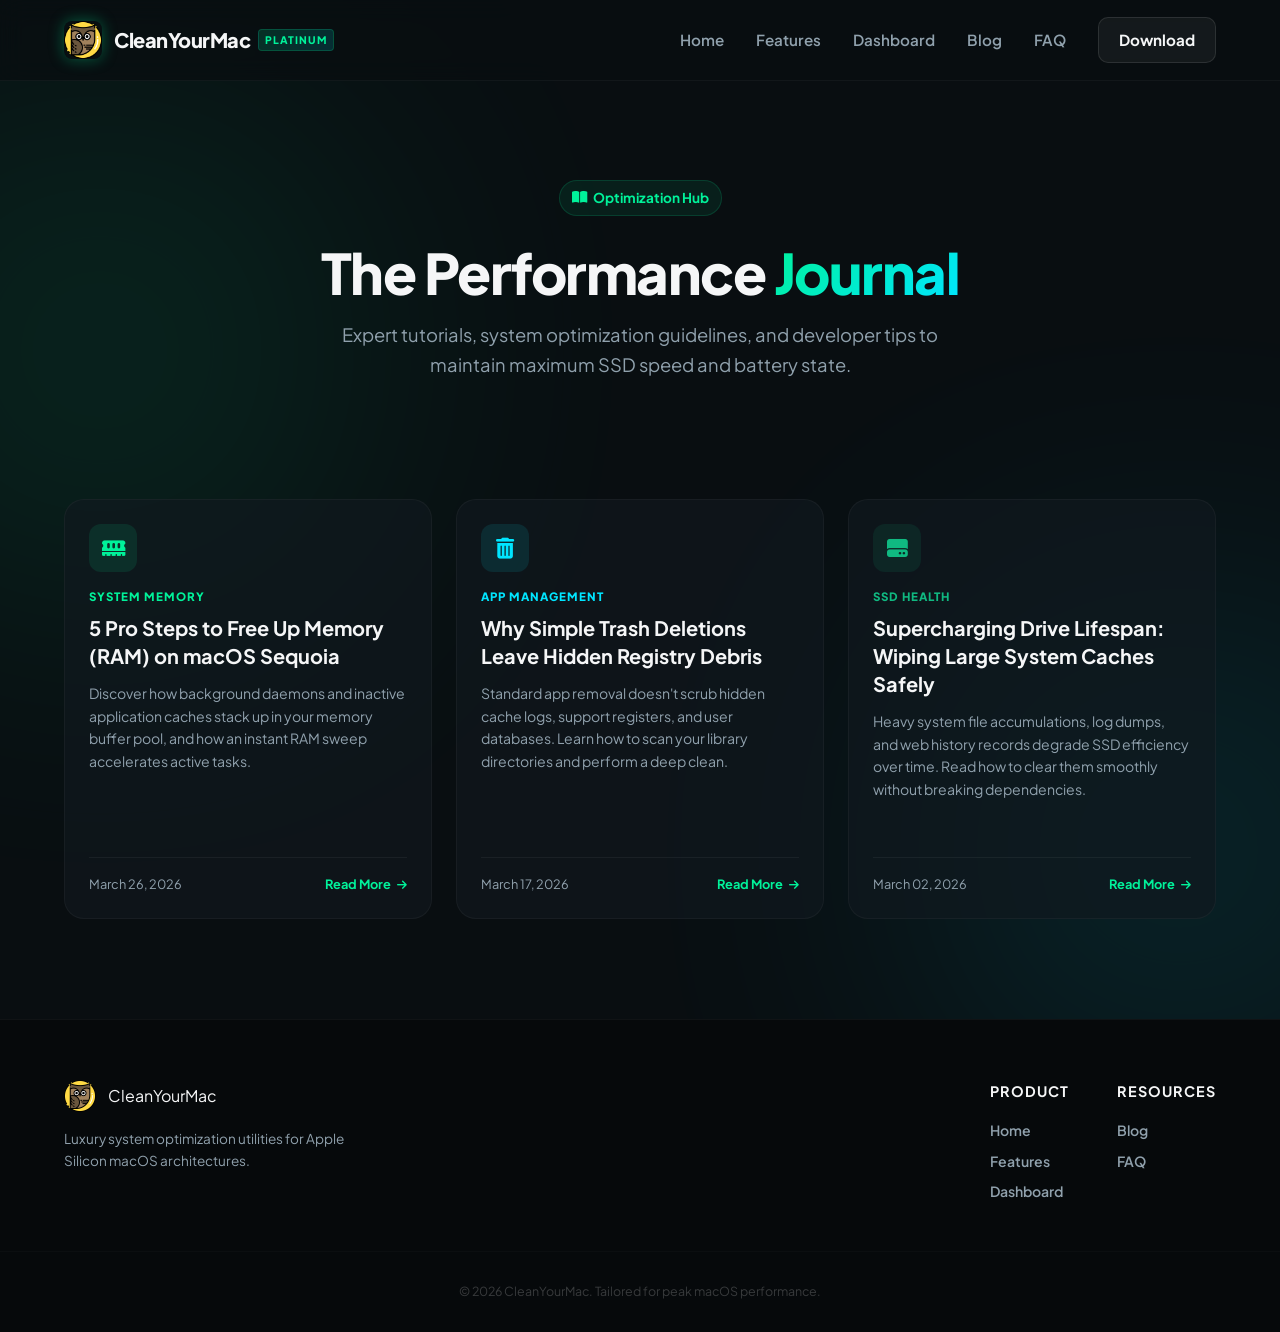
==== commit a811675d: "seo: add Google site verification, robots, canonical, and premium Open Graph (OG) tags to all pages" ====
--- a/website/blog.html
+++ b/website/blog.html
@@ -3,8 +3,27 @@
 <head>
     <meta charset="UTF-8">
     <meta name="viewport" content="width=device-width, initial-scale=1.0">
+    <meta name="description" content="Read expert tips and performance tutorials on keeping your MacBook in prime state. Expert macOS guides.">
+    <meta name="google-site-verification" content="oPRKrn_Mq5mw_lrzN8LYYtcmC7FEpbD8a7Xjrv6k_FM" />
+    <meta name="robots" content="index, follow" />
     <title>Optimization Blog | CleanYourMac Platinum</title>
-    <meta name="description" content="Read expert tips and performance tutorials on keeping your MacBook in prime state. Expert macOS guides.">
+    
+    <!-- Canonical Link -->
+    <link rel="canonical" href="https://cleanyourmac.vercel.app/blog.html" />
+
+    <!-- Open Graph / Facebook -->
+    <meta property="og:type" content="article">
+    <meta property="og:url" content="https://cleanyourmac.vercel.app/blog.html">
+    <meta property="og:title" content="Optimization Blog | CleanYourMac Platinum">
+    <meta property="og:description" content="Read expert tips and performance tutorials on keeping your MacBook in prime state. Expert macOS guides.">
+    <meta property="og:image" content="https://cleanyourmac.vercel.app/owl.png">
+
+    <!-- Twitter -->
+    <meta property="twitter:card" content="summary_large_image">
+    <meta property="twitter:url" content="https://cleanyourmac.vercel.app/blog.html">
+    <meta property="twitter:title" content="Optimization Blog | CleanYourMac Platinum">
+    <meta property="twitter:description" content="Read expert tips and performance tutorials on keeping your MacBook in prime state. Expert macOS guides.">
+    <meta property="twitter:image" content="https://cleanyourmac.vercel.app/owl.png">
     <!-- Google Fonts -->
     <link rel="preconnect" href="https://fonts.googleapis.com">
     <link rel="preconnect" href="https://fonts.gstatic.com" crossorigin>
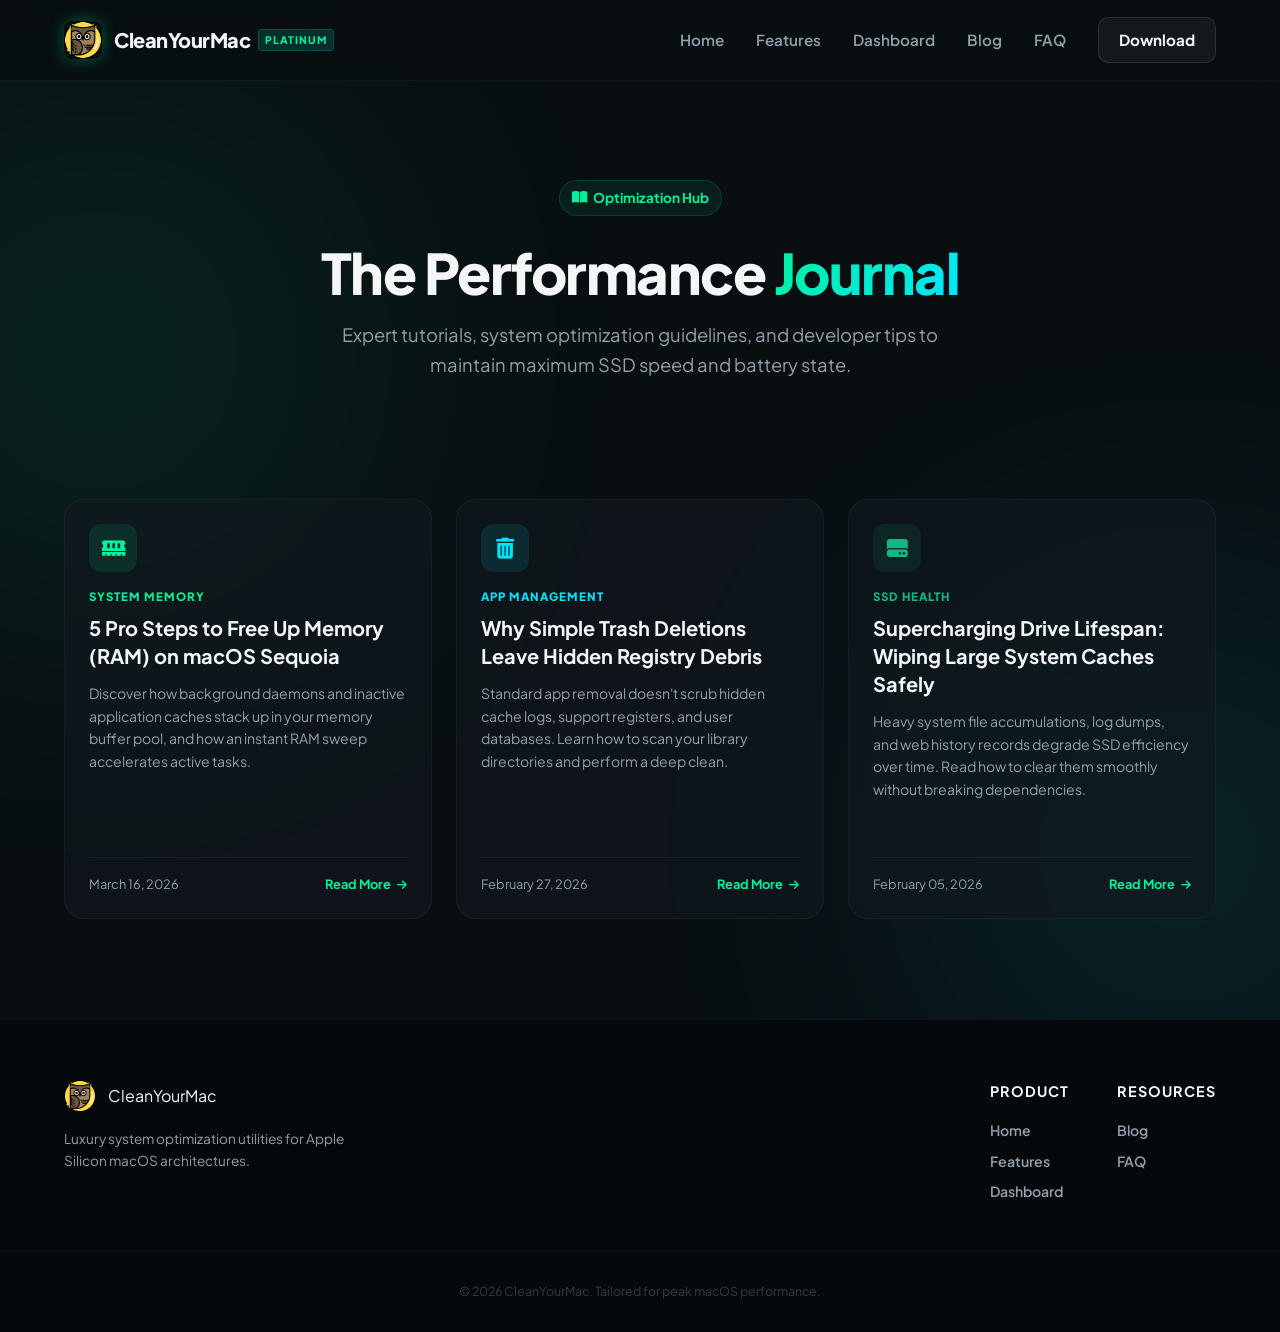
==== commit 9bd884fa: "feat(web): add favicon and apple-touch-icon links using premium owl logo symbol" ====
--- a/website/blog.html
+++ b/website/blog.html
@@ -7,6 +7,10 @@
     <meta name="google-site-verification" content="oPRKrn_Mq5mw_lrzN8LYYtcmC7FEpbD8a7Xjrv6k_FM" />
     <meta name="robots" content="index, follow" />
     <title>Optimization Blog | CleanYourMac Platinum</title>
+    
+    <!-- Favicon / Taskbar Icon -->
+    <link rel="icon" type="image/png" href="owl.png">
+    <link rel="apple-touch-icon" href="owl.png">
     
     <!-- Canonical Link -->
     <link rel="canonical" href="https://cleanyourmac.vercel.app/blog.html" />
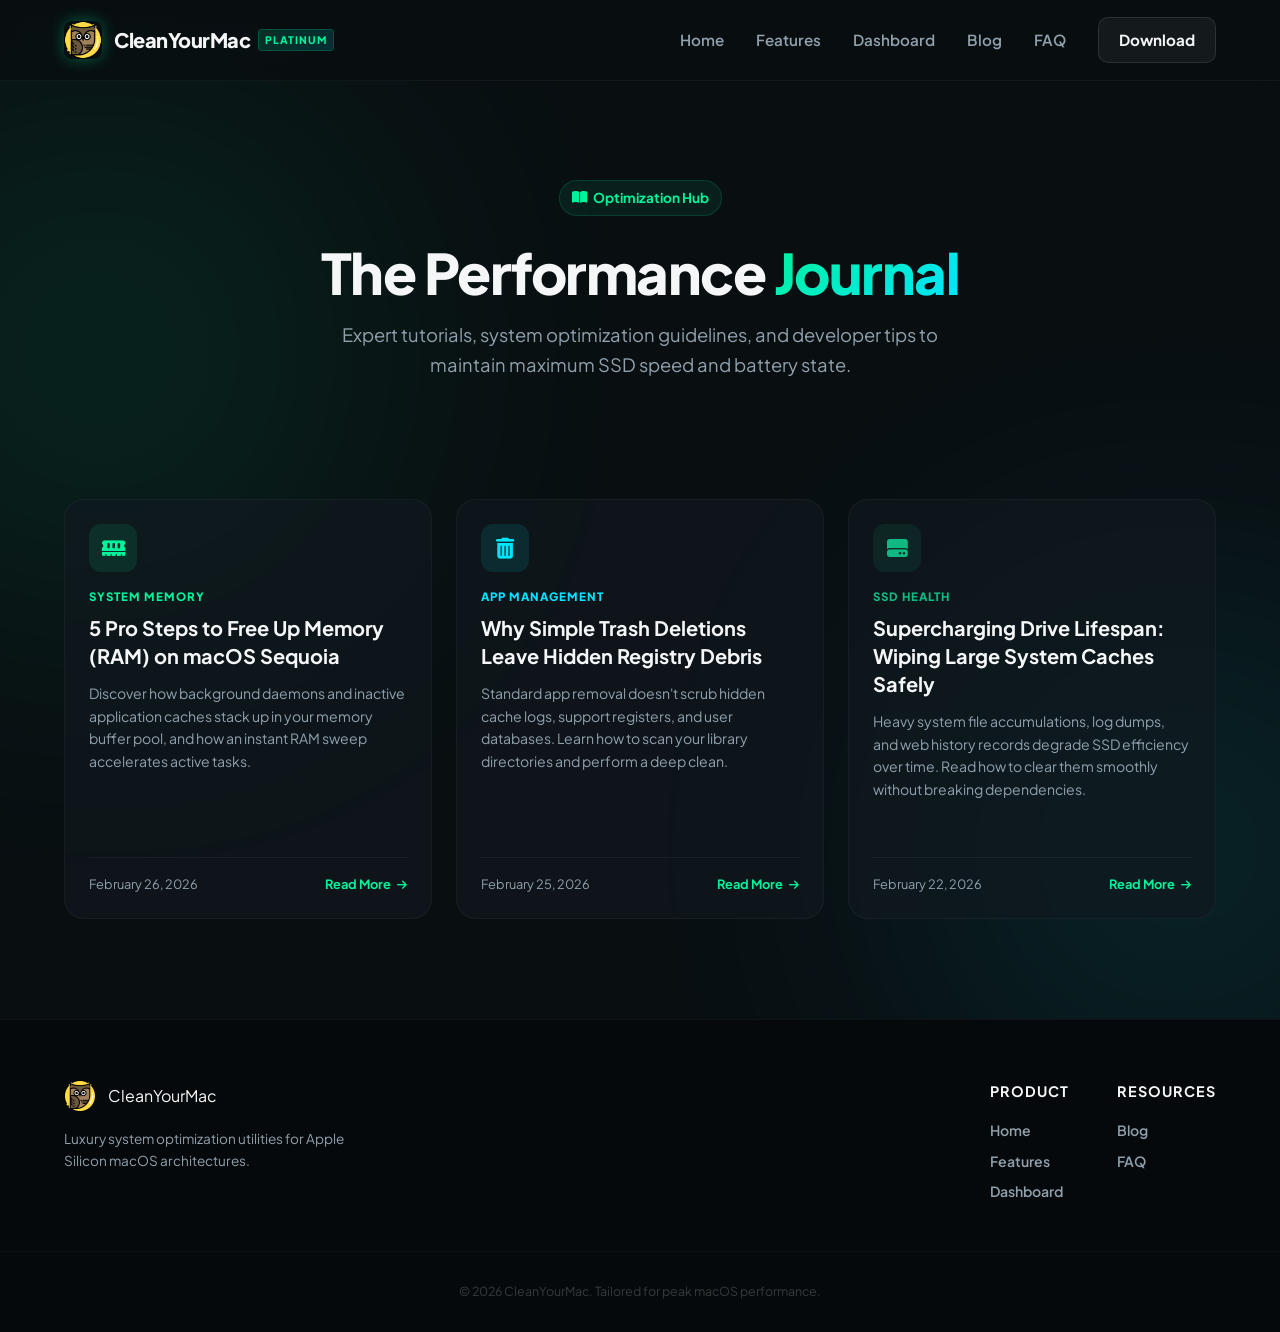
==== commit 323e6a49: "feat(web): add favicon.ico and favicon.png to root for absolute google search console and tab compat" ====
--- a/website/blog.html
+++ b/website/blog.html
@@ -9,8 +9,9 @@
     <title>Optimization Blog | CleanYourMac Platinum</title>
     
     <!-- Favicon / Taskbar Icon -->
-    <link rel="icon" type="image/png" href="owl.png">
-    <link rel="apple-touch-icon" href="owl.png">
+    <link rel="shortcut icon" href="favicon.ico" type="image/x-icon">
+    <link rel="icon" type="image/png" href="favicon.png">
+    <link rel="apple-touch-icon" href="favicon.png">
     
     <!-- Canonical Link -->
     <link rel="canonical" href="https://cleanyourmac.vercel.app/blog.html" />
